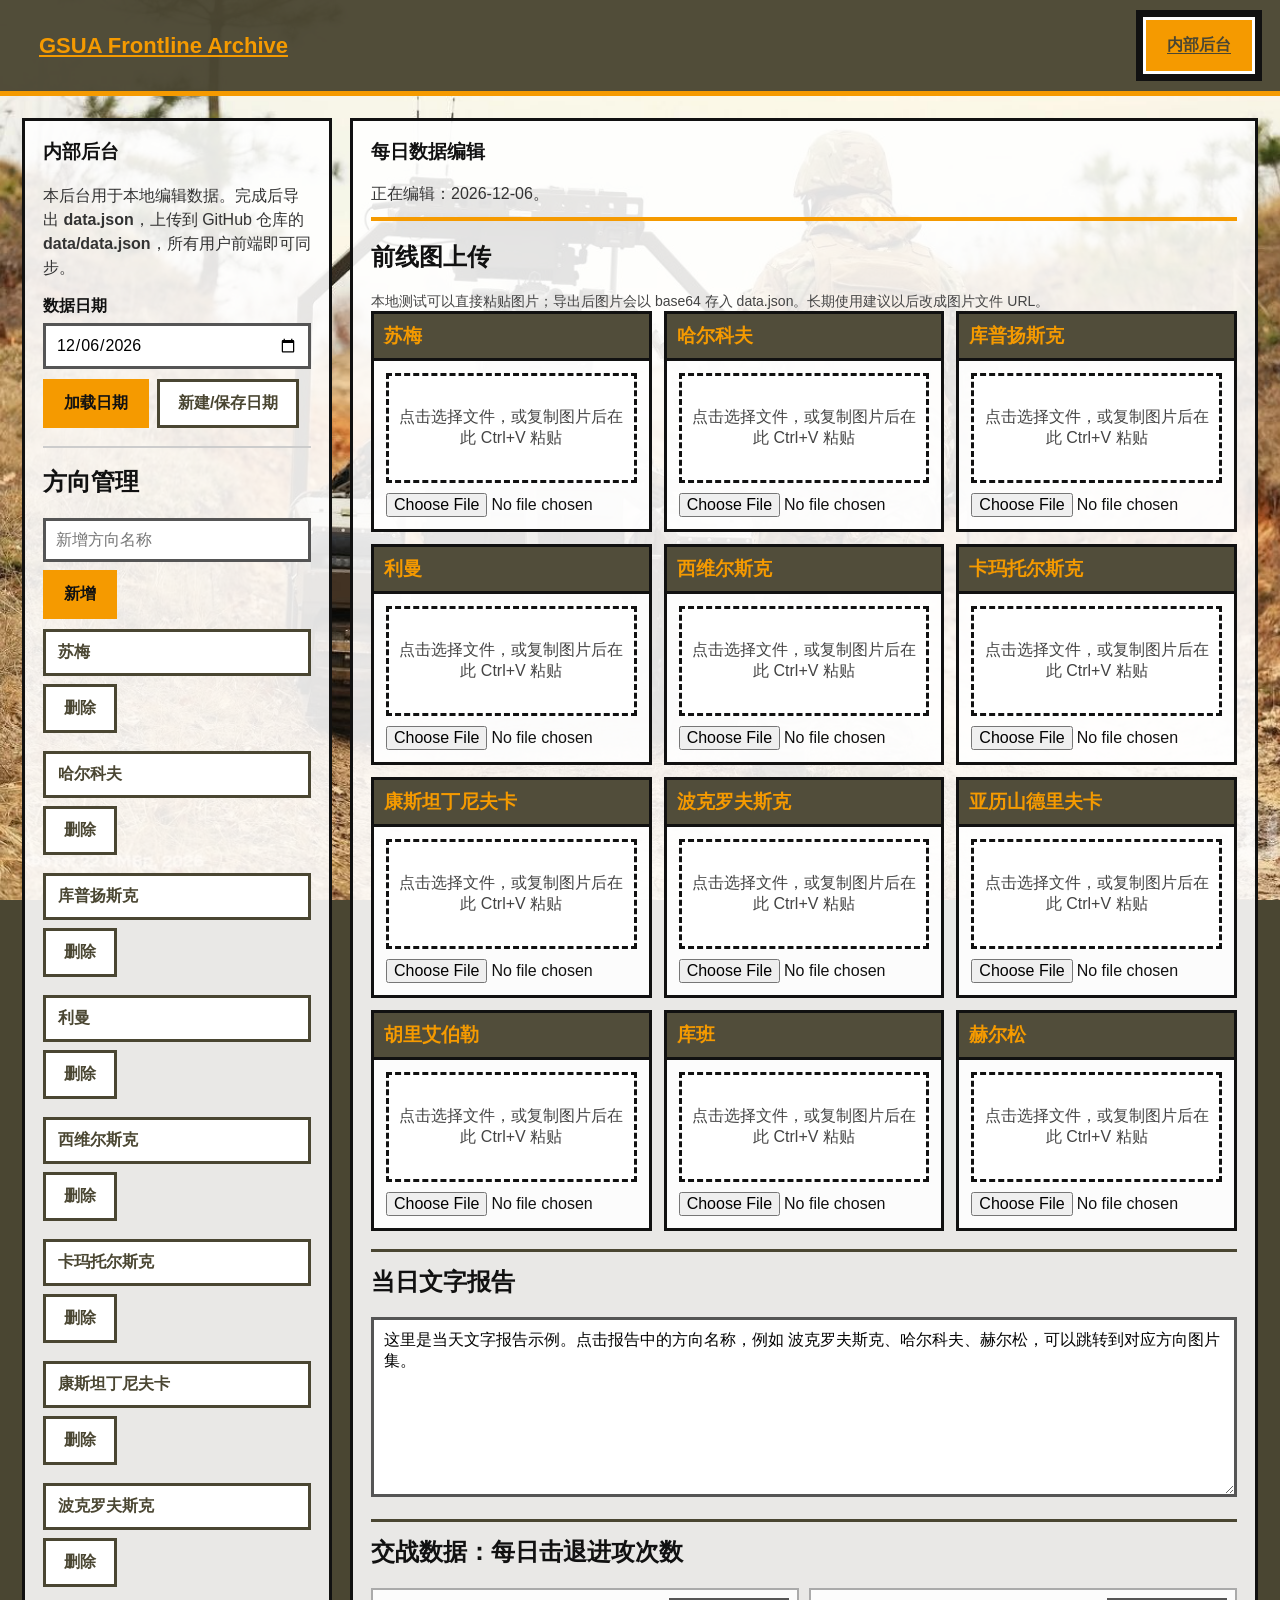
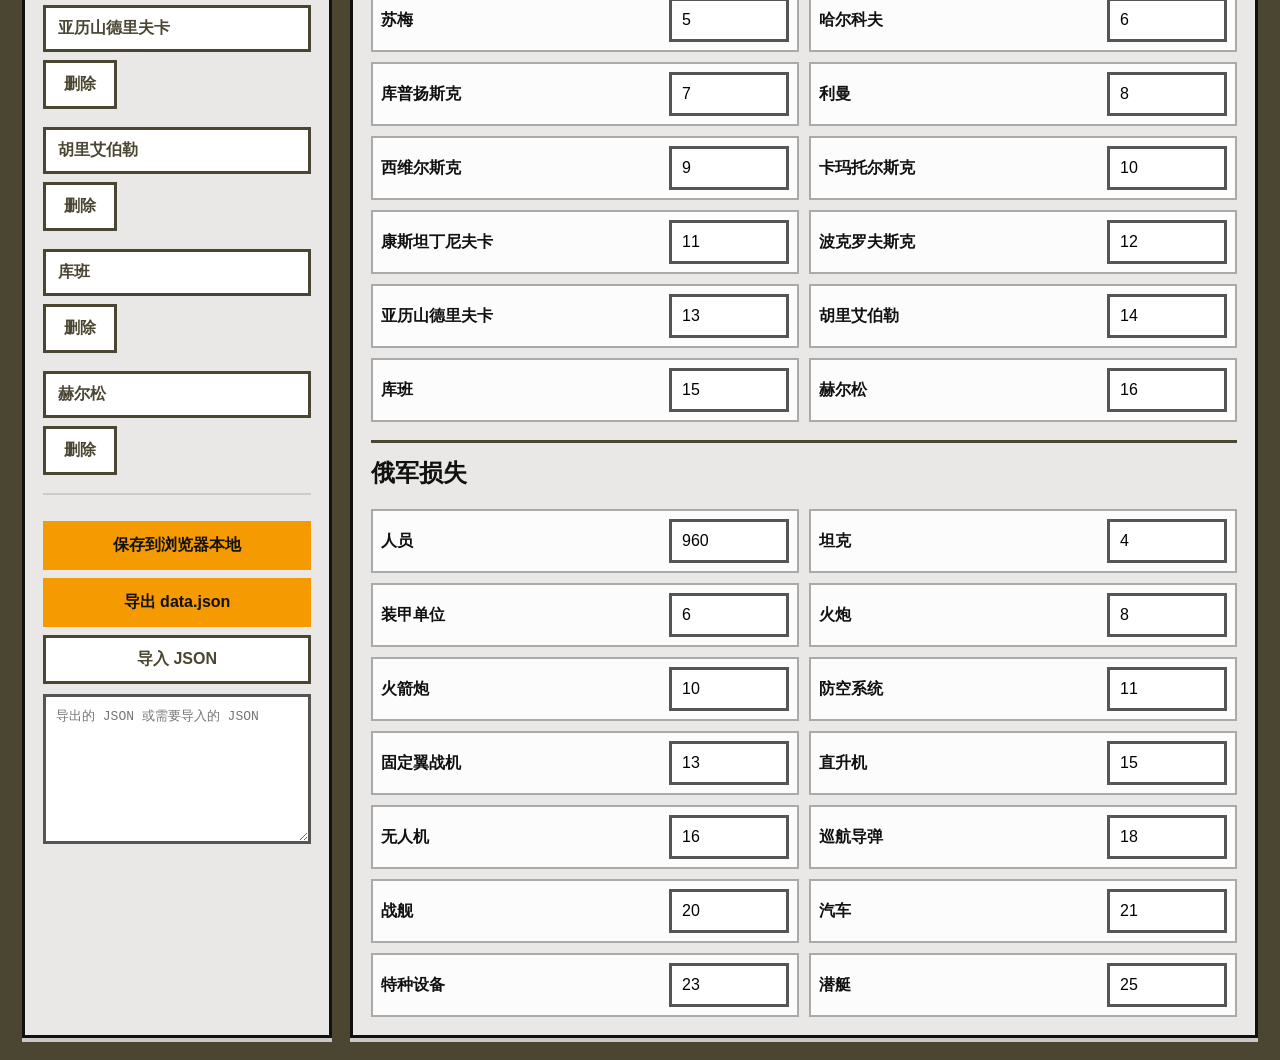
==== admin-internal-9f3k2x.html @ 617e53dd "Add files via upload" ====
<!DOCTYPE html>
<html lang="zh-CN">
<head>
  <meta charset="UTF-8" />
  <meta name="viewport" content="width=device-width, initial-scale=1.0" />
  <title>GSUA 前线图档案 · 内部后台</title>
  <link rel="stylesheet" href="styles.css" />
</head>
<body data-page="admin">
  <header class="topbar">
    <div class="brand-row">
      <a class="brand-link" href="index.html">GSUA Frontline Archive</a>
      <nav class="topnav" aria-label="后台导航">
        <a class="nav-link active" href="#">内部后台</a>
      </nav>
    </div>
  </header>

  <main class="page-shell">
    <section class="admin-layout">
      <aside class="side-panel">
        <h1>内部后台</h1>
        <p class="side-note">本后台用于本地编辑数据。完成后导出 <strong>data.json</strong>，上传到 GitHub 仓库的 <strong>data/data.json</strong>，所有用户前端即可同步。</p>

        <label class="form-label" for="adminDate">数据日期</label>
        <input class="text-input" id="adminDate" type="date" />

        <div class="button-row">
          <button class="blue-btn" id="loadAdminDateBtn" type="button">加载日期</button>
          <button class="blue-btn outline" id="createDateBtn" type="button">新建/保存日期</button>
        </div>

        <hr class="divider" />

        <h2>方向管理</h2>
        <div class="button-row">
          <input class="text-input compact" id="newDirectionInput" type="text" placeholder="新增方向名称" />
          <button class="blue-btn" id="addDirectionBtn" type="button">新增</button>
        </div>
        <div class="direction-list admin" id="adminDirectionList"></div>

        <hr class="divider" />

        <button class="blue-btn full" id="saveAllBtn" type="button">保存到浏览器本地</button>
        <button class="blue-btn full" id="exportJsonBtn" type="button">导出 data.json</button>
        <button class="blue-btn outline full" id="importJsonBtn" type="button">导入 JSON</button>
        <textarea class="json-box" id="jsonBox" placeholder="导出的 JSON 或需要导入的 JSON"></textarea>
      </aside>

      <section class="main-panel">
        <div class="panel-title-row">
          <div>
            <h1>每日数据编辑</h1>
            <p id="adminStatus">请选择或新建一个日期。</p>
          </div>
        </div>

        <section class="admin-section">
          <h2>前线图上传</h2>
          <p class="hint-line">本地测试可以直接粘贴图片；导出后图片会以 base64 存入 data.json。长期使用建议以后改成图片文件 URL。</p>
          <section class="upload-grid" id="uploadGrid"></section>
        </section>

        <section class="admin-section report-panel">
          <h2>当日文字报告</h2>
          <textarea class="report-editor" id="reportEditor" placeholder="粘贴当天文字报告。系统会自动把方向名称变成可点击跳转链接。"></textarea>
        </section>

        <section class="admin-section report-panel">
          <h2>交战数据：每日击退进攻次数</h2>
          <div class="data-input-grid" id="combatInputs"></div>
        </section>

        <section class="admin-section report-panel">
          <h2>俄军损失</h2>
          <div class="data-input-grid" id="lossInputs"></div>
        </section>
      </section>
    </section>
  </main>

  <script src="script.js"></script>
</body>
</html>
---- styles.css ----
* { box-sizing: border-box; }

:root {
  --blue-900: #4a4632;
  --blue-800: #4a4632;
  --blue-700: #f59a00;
  --gray-050: #f7f7f7;
  --gray-100: #eeeeee;
  --gray-300: #c9c9c9;
  --gray-600: #555;
  --black: #111;
  --focus-white: #fff;
}

body {
  margin: 0;
  font-family: Arial, Helvetica, "Segoe UI", sans-serif;
  background: var(--gray-100);
  color: var(--black);
  font-size: 16px;
}

a {
  color: #4a4632;
  text-decoration: underline;
}

button, input, textarea {
  font: inherit;
}

button:focus, a:focus, input:focus, textarea:focus {
  outline: 4px solid #fff;
  box-shadow: 0 0 0 7px #111;
}

.topbar {
  background: var(--blue-900);
  border-bottom: 4px solid #f59a00;
  color: white;
}

.brand-row {
  max-width: 1320px;
  margin: 0 auto;
  display: flex;
  justify-content: space-between;
  gap: 24px;
  align-items: center;
  padding: 14px 22px;
}

.brand-link {
  color: white;
  font-weight: 700;
  font-size: 22px;
  text-decoration: underline;
}

.topnav {
  display: flex;
  gap: 8px;
  flex-wrap: wrap;
}

.nav-link {
  color: white;
  padding: 10px 18px;
  border: 2px solid rgba(255,255,255,.65);
  border-radius: 18px;
  text-decoration: underline;
  font-weight: 700;
}

.nav-link.active {
  background: white;
  color: var(--blue-900);
  border-color: #111;
  box-shadow: inset 0 0 0 3px var(--blue-900);
}

.page-shell {
  max-width: 1320px;
  margin: 0 auto;
  padding: 22px;
}

.control-band,
.side-panel,
.main-panel {
  background: white;
  border: 2px solid #b5b5b5;
  border-radius: 18px;
  box-shadow: 0 1px 0 rgba(0,0,0,.15);
}

.control-band {
  padding: 18px;
  margin-bottom: 18px;
  position: relative;
}

.date-control {
  display: flex;
  align-items: stretch;
  flex-wrap: wrap;
  gap: 12px;
}

.current-date-box {
  min-width: 220px;
  border: 2px solid #999;
  border-radius: 12px;
  background: #f8f8f8;
  padding: 8px 14px;
}

.field-label {
  display: block;
  font-size: 13px;
  color: var(--gray-600);
  font-weight: 700;
}

#currentDateText {
  display: block;
  font-size: 23px;
}

.blue-btn,
.small-btn {
  background: var(--blue-700);
  color: white;
  border: 2px solid #4a4632;
  border-radius: 18px;
  padding: 11px 18px;
  font-weight: 700;
  text-decoration: underline;
  cursor: pointer;
}

.blue-btn:hover,
.small-btn:hover {
  background: var(--blue-800);
}

.blue-btn.outline,
.small-btn {
  background: white;
  color: var(--blue-900);
  border-color: var(--blue-900);
}

.blue-btn.full {
  width: 100%;
  margin-top: 8px;
}

.plain-link-btn {
  border: 0;
  background: transparent;
  color: #4a4632;
  text-decoration: underline;
  cursor: pointer;
  font-weight: 700;
  padding: 8px;
}

.viewer-grid,
.admin-layout {
  display: grid;
  grid-template-columns: 310px minmax(0, 1fr);
  gap: 18px;
}

.side-panel,
.main-panel {
  padding: 18px;
}

.side-panel h1,
.side-panel h2,
.main-panel h1,
.report-panel h2 {
  margin-top: 0;
}

.side-note {
  line-height: 1.5;
  color: #333;
}

.direction-list {
  display: grid;
  gap: 8px;
}

.direction-btn {
  width: 100%;
  text-align: left;
  background: white;
  color: var(--blue-900);
  border: 2px solid var(--blue-900);
  border-radius: 14px;
  padding: 10px 12px;
  font-weight: 700;
  text-decoration: underline;
  cursor: pointer;
}

.direction-btn.active {
  background: var(--blue-900);
  color: white;
  border-color: #111;
  box-shadow: inset 0 0 0 3px white;
}

.panel-title-row {
  display: flex;
  justify-content: space-between;
  gap: 16px;
  align-items: start;
  border-bottom: 2px solid #ddd;
  padding-bottom: 12px;
  margin-bottom: 16px;
}

.panel-title-row p {
  margin: 6px 0 0;
  color: #333;
}

.overview-grid {
  display: grid;
  grid-template-columns: repeat(4, minmax(0, 1fr));
  gap: 12px;
}

.preview-card {
  border: 2px solid #aaa;
  border-radius: 14px;
  background: #fafafa;
  overflow: hidden;
}

.preview-card button {
  display: block;
  width: 100%;
  border: 0;
  background: transparent;
  padding: 0;
  cursor: pointer;
  text-align: left;
}

.preview-card-title {
  padding: 9px 10px;
  background: var(--blue-900);
  color: white;
  font-weight: 700;
  text-decoration: underline;
}

.image-frame {
  background: #e7e7e7;
  border-top: 2px solid #aaa;
  position: relative;
  min-height: 150px;
  display: grid;
  place-items: center;
}

.image-frame.large {
  border: 2px solid #aaa;
  border-radius: 14px;
  min-height: 540px;
  overflow: hidden;
}

.image-frame img {
  width: 100%;
  height: 100%;
  max-height: 720px;
  object-fit: contain;
  display: block;
}

.preview-card img {
  aspect-ratio: 16 / 9;
  object-fit: cover;
}

.empty-state {
  color: #555;
  font-weight: 700;
  padding: 24px;
  text-align: center;
}

.report-panel {
  margin-top: 18px;
  border-top: 3px solid var(--blue-900);
  padding-top: 14px;
}

.report-body {
  border: 2px solid #aaa;
  border-radius: 14px;
  background: #fcfcfc;
  min-height: 150px;
  padding: 14px;
  line-height: 1.65;
  white-space: pre-wrap;
}

.report-body a {
  font-weight: 700;
}

.hidden {
  display: none !important;
}

.calendar-popover {
  margin-top: 14px;
  border: 3px solid var(--blue-900);
  background: white;
  border-radius: 16px;
  padding: 14px;
  max-width: 430px;
}

.calendar-head {
  display: flex;
  justify-content: space-between;
  align-items: center;
  gap: 12px;
}

.calendar-weekdays,
.calendar-grid {
  display: grid;
  grid-template-columns: repeat(7, 1fr);
  gap: 6px;
}

.calendar-weekdays {
  margin-top: 12px;
  font-weight: 700;
  text-align: center;
  color: #333;
}

.calendar-day {
  border: 2px solid #999;
  min-height: 42px;
  background: #eee;
  color: #777;
  border-radius: 10px;
  font-weight: 700;
}

.calendar-day.has-record {
  background: #111;
  color: white;
  border-color: #111;
  text-decoration: underline;
  cursor: pointer;
}

.calendar-day.selected {
  background: var(--blue-700);
  color: white;
  border-color: white;
  box-shadow: 0 0 0 3px #111;
}

.calendar-day.blank {
  visibility: hidden;
}

.hint-line {
  margin-bottom: 0;
  font-size: 14px;
  color: #444;
}

.form-label {
  display: block;
  font-weight: 700;
  margin: 14px 0 6px;
}

.text-input,
.report-editor,
.json-box {
  width: 100%;
  border: 2px solid #888;
  border-radius: 8px;
  padding: 10px;
  background: white;
}

.text-input {
  min-height: 44px;
}

.text-input.compact {
  min-width: 0;
}

.button-row {
  display: flex;
  gap: 8px;
  flex-wrap: wrap;
  margin-top: 10px;
}

.divider {
  border: 0;
  border-top: 2px solid #ccc;
  margin: 18px 0;
}

.upload-grid {
  display: grid;
  grid-template-columns: repeat(3, minmax(0, 1fr));
  gap: 12px;
}

.upload-card {
  border: 2px solid #aaa;
  border-radius: 14px;
  overflow: hidden;
  background: #fafafa;
}

.upload-card h3 {
  margin: 0;
  background: var(--blue-900);
  color: white;
  padding: 9px 10px;
}

.upload-body {
  padding: 12px;
}

.paste-zone {
  border: 3px dashed #777;
  border-radius: 12px;
  min-height: 110px;
  display: grid;
  place-items: center;
  text-align: center;
  background: white;
  padding: 10px;
  color: #444;
  cursor: pointer;
}

.paste-zone.has-image {
  border-style: solid;
}

.paste-zone img {
  width: 100%;
  max-height: 190px;
  object-fit: contain;
}

.file-input {
  margin-top: 10px;
  width: 100%;
}

.report-editor {
  min-height: 180px;
  resize: vertical;
}

.json-box {
  min-height: 150px;
  margin-top: 10px;
  font-family: Consolas, monospace;
  font-size: 13px;
}

@media (max-width: 980px) {
  .viewer-grid,
  .admin-layout {
    grid-template-columns: 1fr;
  }

  .overview-grid,
  .upload-grid {
    grid-template-columns: repeat(2, minmax(0, 1fr));
  }
}

@media (max-width: 620px) {
  .overview-grid,
  .upload-grid {
    grid-template-columns: 1fr;
  }

  .brand-row {
    align-items: stretch;
    flex-direction: column;
  }
}


/* v5 stronger American enterprise / accessibility interaction style */

body {
  background:
    linear-gradient(180deg, #f5f6f8 0%, #eceff3 100%);
}

.topbar {
  background: #4a4632;
  border-bottom: 5px solid #f59a00;
}

.brand-link {
  border: 3px solid transparent;
  border-radius: 22px;
  padding: 8px 14px;
}

.brand-link:hover,
.brand-link:focus,
.brand-link.is-selected {
  color: white;
  background: #4a4632;
  border-color: white;
  box-shadow: 0 0 0 4px #111;
}

.nav-link {
  background: #4a4632;
  border: 3px solid transparent;
  border-radius: 0;
  padding: 18px 24px;
  color: white;
  text-decoration-color: white;
  text-underline-offset: 3px;
}

.nav-link:hover,
.nav-link:focus,
.nav-link.is-selected {
  background: white;
  color: #4a4632;
  text-decoration-color: #4a4632;
  border-color: #111;
  box-shadow: inset 0 0 0 3px white, 0 0 0 4px #111;
}

.nav-link.active {
  background: white;
  color: #4a4632;
  border-color: #111;
  box-shadow: inset 0 0 0 3px #4a4632, 0 0 0 2px #fff;
}

.control-band,
.side-panel,
.main-panel {
  border: 3px solid #1a1a1a;
  border-radius: 0;
  box-shadow: 0 4px 0 #c8c8c8;
}

.current-date-box {
  border: 3px solid #1a1a1a;
  border-radius: 0;
  background: white;
}

.blue-btn,
.direction-btn,
.plain-link-btn,
.small-btn,
.nav-link,
.preview-card button,
.calendar-day {
  transition: none !important;
}

.blue-btn {
  border-radius: 0;
  background: #4a4632;
  border: 3px solid #4a4632;
  text-decoration: underline;
  text-decoration-color: white;
  text-underline-offset: 3px;
}

.blue-btn.outline,
.small-btn {
  border-radius: 0;
  border: 3px solid #4a4632;
  color: #4a4632;
  background: white;
  text-decoration: underline;
  text-decoration-color: #4a4632;
  text-underline-offset: 3px;
}

.blue-btn:hover,
.blue-btn:focus,
.blue-btn.is-selected,
.blue-btn.outline:hover,
.blue-btn.outline:focus,
.blue-btn.outline.is-selected,
.small-btn:hover,
.small-btn:focus,
.small-btn.is-selected {
  background: white;
  color: #4a4632;
  border-color: #111;
  text-decoration-color: #4a4632;
  box-shadow: inset 0 0 0 3px white, 0 0 0 4px #111;
}

.blue-btn.outline:hover,
.blue-btn.outline:focus,
.blue-btn.outline.is-selected,
.small-btn:hover,
.small-btn:focus,
.small-btn.is-selected {
  background: #4a4632;
  color: white;
  text-decoration-color: white;
}

.blue-btn:active,
.blue-btn.outline:active,
.direction-btn:active,
.preview-card button:active,
.plain-link-btn:active,
.nav-link:active,
.calendar-day.has-record:active {
  background: #4a4632 !important;
  color: white !important;
  text-decoration-color: white !important;
  border-color: #111 !important;
  box-shadow: inset 0 0 0 4px #fff, 0 0 0 5px #111 !important;
}

.direction-btn {
  border-radius: 0;
  border: 3px solid #4a4632;
  color: #4a4632;
  background: white;
  text-decoration-color: #4a4632;
  text-underline-offset: 3px;
}

.direction-btn:hover,
.direction-btn:focus,
.direction-btn.is-selected {
  background: #4a4632;
  color: white;
  border-color: #111;
  text-decoration-color: white;
  box-shadow: inset 0 0 0 3px white, 0 0 0 4px #111;
}

.direction-btn.active {
  background: #4a4632;
  color: white;
  border-color: #111;
  text-decoration-color: white;
  box-shadow: inset 0 0 0 3px white, 0 0 0 3px #111;
}

.panel-title-row {
  border-bottom: 4px solid #4a4632;
}

.news-layout {
  display: grid;
  grid-template-columns: minmax(280px, 390px) minmax(0, 1fr);
  gap: 16px;
  align-items: start;
}

.daily-report-card {
  border: 3px solid #111;
  background: #fff;
  padding: 0;
  box-shadow: 0 4px 0 #d0d0d0;
}

.report-kicker {
  background: #4a4632;
  color: white;
  padding: 10px 14px;
  font-weight: 700;
  text-transform: uppercase;
  letter-spacing: .03em;
  border-bottom: 3px solid #111;
}

.daily-report-card h2 {
  margin: 0;
  padding: 14px 14px 8px;
  font-size: 26px;
}

.daily-report-card .report-body {
  border: 0;
  border-top: 2px solid #d6d6d6;
  border-radius: 0;
  min-height: 380px;
  font-size: 17px;
  background: #fff;
}

.daily-report-card .report-body a {
  color: #4a4632;
  text-decoration-color: #4a4632;
  text-decoration-thickness: 2px;
  text-underline-offset: 3px;
  border: 3px solid transparent;
  padding: 0 2px;
}

.daily-report-card .report-body a:hover,
.daily-report-card .report-body a:focus,
.daily-report-card .report-body a.is-selected {
  background: #4a4632;
  color: white;
  text-decoration-color: white;
  border-color: #111;
  box-shadow: 0 0 0 3px #fff, 0 0 0 6px #111;
}

.overview-grid {
  grid-template-columns: repeat(3, minmax(0, 1fr));
}

.preview-card {
  border-radius: 0;
  border: 3px solid #111;
  background: white;
  box-shadow: 0 3px 0 #d0d0d0;
}

.preview-card button {
  border: 4px solid transparent;
  text-decoration: underline;
  text-decoration-color: white;
}

.preview-card button:hover,
.preview-card button:focus,
.preview-card button.is-selected {
  border-color: #111;
  box-shadow: inset 0 0 0 3px white, 0 0 0 3px #111;
}

.preview-card-title {
  background: #4a4632;
  text-decoration-color: white;
  text-underline-offset: 3px;
  border-bottom: 3px solid #111;
}

.image-frame.large {
  border-radius: 0;
  border: 3px solid #111;
  box-shadow: 0 4px 0 #d0d0d0;
}

.calendar-popover {
  border: 4px solid #111;
  border-radius: 0;
  box-shadow: 0 5px 0 #c8c8c8;
}

.calendar-weekdays,
.calendar-grid {
  gap: 8px;
}

.calendar-day {
  width: 42px;
  height: 42px;
  min-height: 42px;
  border-radius: 999px;
  border: 2px solid transparent;
  background: transparent;
  color: #888;
  justify-self: center;
}

.calendar-day:not(.blank):not(:disabled):hover {
  background: #e5e5e5;
  color: #111;
  border-color: #999;
}

.calendar-day.has-record {
  background: transparent;
  color: #111;
  border-color: transparent;
  text-decoration: underline;
  text-decoration-color: #111;
  text-underline-offset: 3px;
}

.calendar-day.has-record:hover,
.calendar-day.has-record:focus,
.calendar-day.has-record.is-selected {
  background: #e5e5e5;
  color: #111;
  border-color: #111;
  box-shadow: 0 0 0 3px #fff, 0 0 0 6px #111;
}

.calendar-day.selected {
  background: #111;
  color: white;
  border: 4px solid #111;
  box-shadow: 0 0 0 4px #fff, 0 0 0 7px #111;
  text-decoration-color: white;
}

.calendar-day:disabled {
  color: #b7b7b7;
  cursor: not-allowed;
}

.text-input,
.report-editor,
.json-box {
  border-radius: 0;
  border: 3px solid #555;
}

.upload-card {
  border-radius: 0;
  border: 3px solid #111;
}

.upload-card h3 {
  background: #4a4632;
  border-bottom: 3px solid #111;
}

.paste-zone {
  border-radius: 0;
  border: 3px dashed #111;
}

@media (max-width: 1100px) {
  .news-layout {
    grid-template-columns: 1fr;
  }
}

@media (max-width: 980px) {
  .overview-grid {
    grid-template-columns: repeat(2, minmax(0, 1fr));
  }
}

@media (max-width: 620px) {
  .overview-grid {
    grid-template-columns: 1fr;
  }
}


/* v6 palette + background image support
   Put your background image here:
   assets/background.jpg
   If you use PNG/WebP, change the URL below.
*/

:root {
  --blue-900: #4a4632;
  --blue-800: #5a5439;
  --blue-700: #f59a00;
  --accent-orange: #f59a00;
  --field-olive: #4a4632;
}

body {
  background-color: #4a4632;
  background-image:
    linear-gradient(rgba(245, 246, 248, 0.90), rgba(236, 239, 243, 0.90)),
    url("assets/background.jpg");
  background-size: cover;
  background-position: center center;
  background-attachment: fixed;
}

.topbar {
  background: #4a4632;
  border-bottom: 5px solid #f59a00;
}

.brand-link {
  color: #f59a00;
}

/* Default: no underline or thick frame until selected/focused */
.nav-link,
.blue-btn,
.blue-btn.outline,
.small-btn,
.direction-btn,
.plain-link-btn,
.preview-card button,
.daily-report-card .report-body a {
  text-decoration: none !important;
  box-shadow: none;
  transition: none !important;
}

.nav-link {
  background: #4a4632;
  color: #f59a00;
  border: 3px solid transparent;
}

.nav-link:hover {
  background: #4a4632;
  color: #f59a00;
  border-color: transparent;
  text-decoration: none !important;
  box-shadow: none;
}

.nav-link.active,
.nav-link.is-selected,
.nav-link:focus {
  background: #f59a00;
  color: #4a4632;
  border-color: #111;
  text-decoration: underline !important;
  text-decoration-color: #4a4632 !important;
  text-underline-offset: 3px;
  box-shadow: inset 0 0 0 3px #fff, 0 0 0 4px #111;
}

.blue-btn {
  background: #f59a00;
  color: #111;
  border: 3px solid #f59a00;
}

.blue-btn.outline,
.small-btn,
.direction-btn {
  background: #fff;
  color: #4a4632;
  border: 3px solid #4a4632;
}

.blue-btn:hover,
.blue-btn.outline:hover,
.small-btn:hover,
.direction-btn:hover,
.plain-link-btn:hover,
.preview-card button:hover {
  text-decoration: none !important;
  box-shadow: none;
}

.blue-btn.is-selected,
.blue-btn:focus,
.blue-btn.outline.is-selected,
.blue-btn.outline:focus,
.small-btn.is-selected,
.small-btn:focus,
.direction-btn.is-selected,
.direction-btn:focus,
.preview-card button.is-selected,
.preview-card button:focus,
.plain-link-btn.is-selected,
.plain-link-btn:focus {
  background: #4a4632;
  color: #f59a00;
  border-color: #111;
  text-decoration: underline !important;
  text-decoration-color: #f59a00 !important;
  text-underline-offset: 3px;
  box-shadow: inset 0 0 0 3px #fff, 0 0 0 4px #111;
}

.direction-btn.active,
.nav-link.active {
  background: #f59a00;
  color: #4a4632;
  border-color: #111;
  text-decoration: underline !important;
  text-decoration-color: #4a4632 !important;
  text-underline-offset: 3px;
  box-shadow: inset 0 0 0 3px #fff, 0 0 0 4px #111;
}

.panel-title-row {
  border-bottom-color: #f59a00;
}

.report-kicker,
.preview-card-title,
.upload-card h3 {
  background: #4a4632;
  color: #f59a00;
}

.daily-report-card .report-body a {
  color: #4a4632;
  border: 3px solid transparent;
}

.daily-report-card .report-body a:hover {
  text-decoration: none !important;
  box-shadow: none;
}

.daily-report-card .report-body a.is-selected,
.daily-report-card .report-body a:focus {
  background: #4a4632;
  color: #f59a00;
  text-decoration: underline !important;
  text-decoration-color: #f59a00 !important;
  text-underline-offset: 3px;
  border-color: #111;
  box-shadow: 0 0 0 3px #fff, 0 0 0 6px #111;
}

/* Calendar */
.calendar-day {
  text-decoration: none !important;
  transition: none !important;
}

.calendar-day.has-record {
  background: transparent;
  color: #111;
  border-color: transparent;
  text-decoration: none !important;
}

.calendar-day:not(.blank):not(:disabled):hover,
.calendar-day.has-record:hover {
  background: #e5e5e5;
  color: #111;
  border-color: transparent;
  text-decoration: none !important;
  box-shadow: none;
}

.calendar-day.is-selected,
.calendar-day.has-record:focus {
  background: #4a4632;
  color: #f59a00;
  border-color: #111;
  text-decoration: underline !important;
  text-decoration-color: #f59a00 !important;
  text-underline-offset: 3px;
  box-shadow: 0 0 0 3px #fff, 0 0 0 6px #111;
}

.calendar-day.selected {
  background: #111;
  color: #f59a00;
  border: 4px solid #111;
  box-shadow: 0 0 0 4px #fff, 0 0 0 7px #111;
  text-decoration: underline !important;
  text-decoration-color: #f59a00 !important;
  text-underline-offset: 3px;
}

.calendar-day:disabled {
  color: #b7b7b7;
  cursor: not-allowed;
}

.control-band,
.side-panel,
.main-panel,
.daily-report-card,
.preview-card,
.image-frame.large,
.calendar-popover,
.upload-card {
  border-color: #111;
}

button:hover,
a:hover {
  transition: none !important;
}

button:not(.active):not(.is-selected):hover,
a:not(.active):not(.is-selected):hover {
  text-decoration: none !important;
}

button:focus,
a:focus,
input:focus,
textarea:focus {
  outline: none;
}

input:focus,
textarea:focus {
  box-shadow: 0 0 0 4px #111;
}

a {
  color: #4a4632;
}

/* 去掉不知道哪里来的蓝色 */
:root {
  --blue-900: #4a4632;
  --blue-800: #4a4632;
  --blue-700: #f59a00;
}

* {
  accent-color: #f59a00;
}

button,
a,
.nav-link,
.blue-btn,
.direction-btn,
.small-btn,
.plain-link-btn {
  -webkit-tap-highlight-color: transparent;
}

button:hover,
button:focus,
button:active,
a:hover,
a:focus,
a:active {
  outline: none !important;
}

/* 背景图 100% 透明 */
body {
  background-image: url("assets/background.jpg") !important;
  background-size: cover;
  background-position: center center;
  background-attachment: fixed;
}

/* 容器透出背景 */
.control-band,
.side-panel,
.main-panel,
.daily-report-card,
.preview-card,
.calendar-popover,
.upload-card,
.report-body,
.current-date-box {
  background-color: rgba(255, 255, 255, 0.88) !important;
}

/* 深色标题区可读 */
.report-kicker,
.preview-card-title,
.upload-card h3,
.topbar {
  background-color: rgba(74, 70, 50, 0.96) !important;
  color: #f59a00 !important;
}


/* ===== GSUA data/tabs/chart additions ===== */
.tab-content.hidden { display: none !important; }

.range-btn-row,
.ma-controls {
  display: grid;
  gap: 8px;
}

.ma-label {
  display: block;
  padding: 8px 10px;
  border: 2px solid #aaa;
  background: rgba(255,255,255,.88);
  font-weight: 700;
}

.chart-container {
  width: 100%;
  min-height: 520px;
  border: 2px solid #aaa;
  background: rgba(255,255,255,.88);
  padding: 14px;
}

.chart-container canvas {
  width: 100% !important;
  height: 500px !important;
}

.report-collapse {
  margin-top: 16px;
  border: 2px solid #aaa;
  background: rgba(255,255,255,.88);
}

.report-collapse-toggle {
  cursor: pointer;
  padding: 12px 14px;
  font-weight: 700;
  background: var(--blue-900);
  color: #fff;
  border-bottom: 2px solid #111;
  list-style: none;
}

.report-collapse-toggle::-webkit-details-marker { display: none; }

.report-kicker-inline {
  display: inline-block;
  margin-right: 10px;
  color: #f59a00;
  text-transform: uppercase;
}

.report-collapse-chevron { float: right; }

.report-collapse[open] .report-collapse-chevron {
  transform: rotate(180deg);
}

.report-collapse .report-body {
  max-height: 420px;
  overflow-y: auto;
  border: 0;
  border-radius: 0;
}

.preview-card img {
  aspect-ratio: 4 / 3;
  object-fit: cover;
}

.preview-card .image-frame {
  aspect-ratio: 4 / 3;
  min-height: unset;
}

.image-frame.large {
  aspect-ratio: 4 / 3;
  min-height: unset;
}

.image-frame.large img {
  aspect-ratio: 4 / 3;
  object-fit: contain;
}

.admin-section { margin-top: 18px; }

.data-input-grid {
  display: grid;
  grid-template-columns: repeat(2, minmax(0, 1fr));
  gap: 10px;
}

.data-input-row {
  display: grid;
  grid-template-columns: minmax(120px, 1fr) 120px;
  gap: 8px;
  align-items: center;
  border: 2px solid #aaa;
  background: rgba(255,255,255,.88);
  padding: 8px;
}

.data-input-row label { font-weight: 700; }

.data-input-row input { width: 100%; }

@media (max-width: 760px) {
  .data-input-grid { grid-template-columns: 1fr; }
}
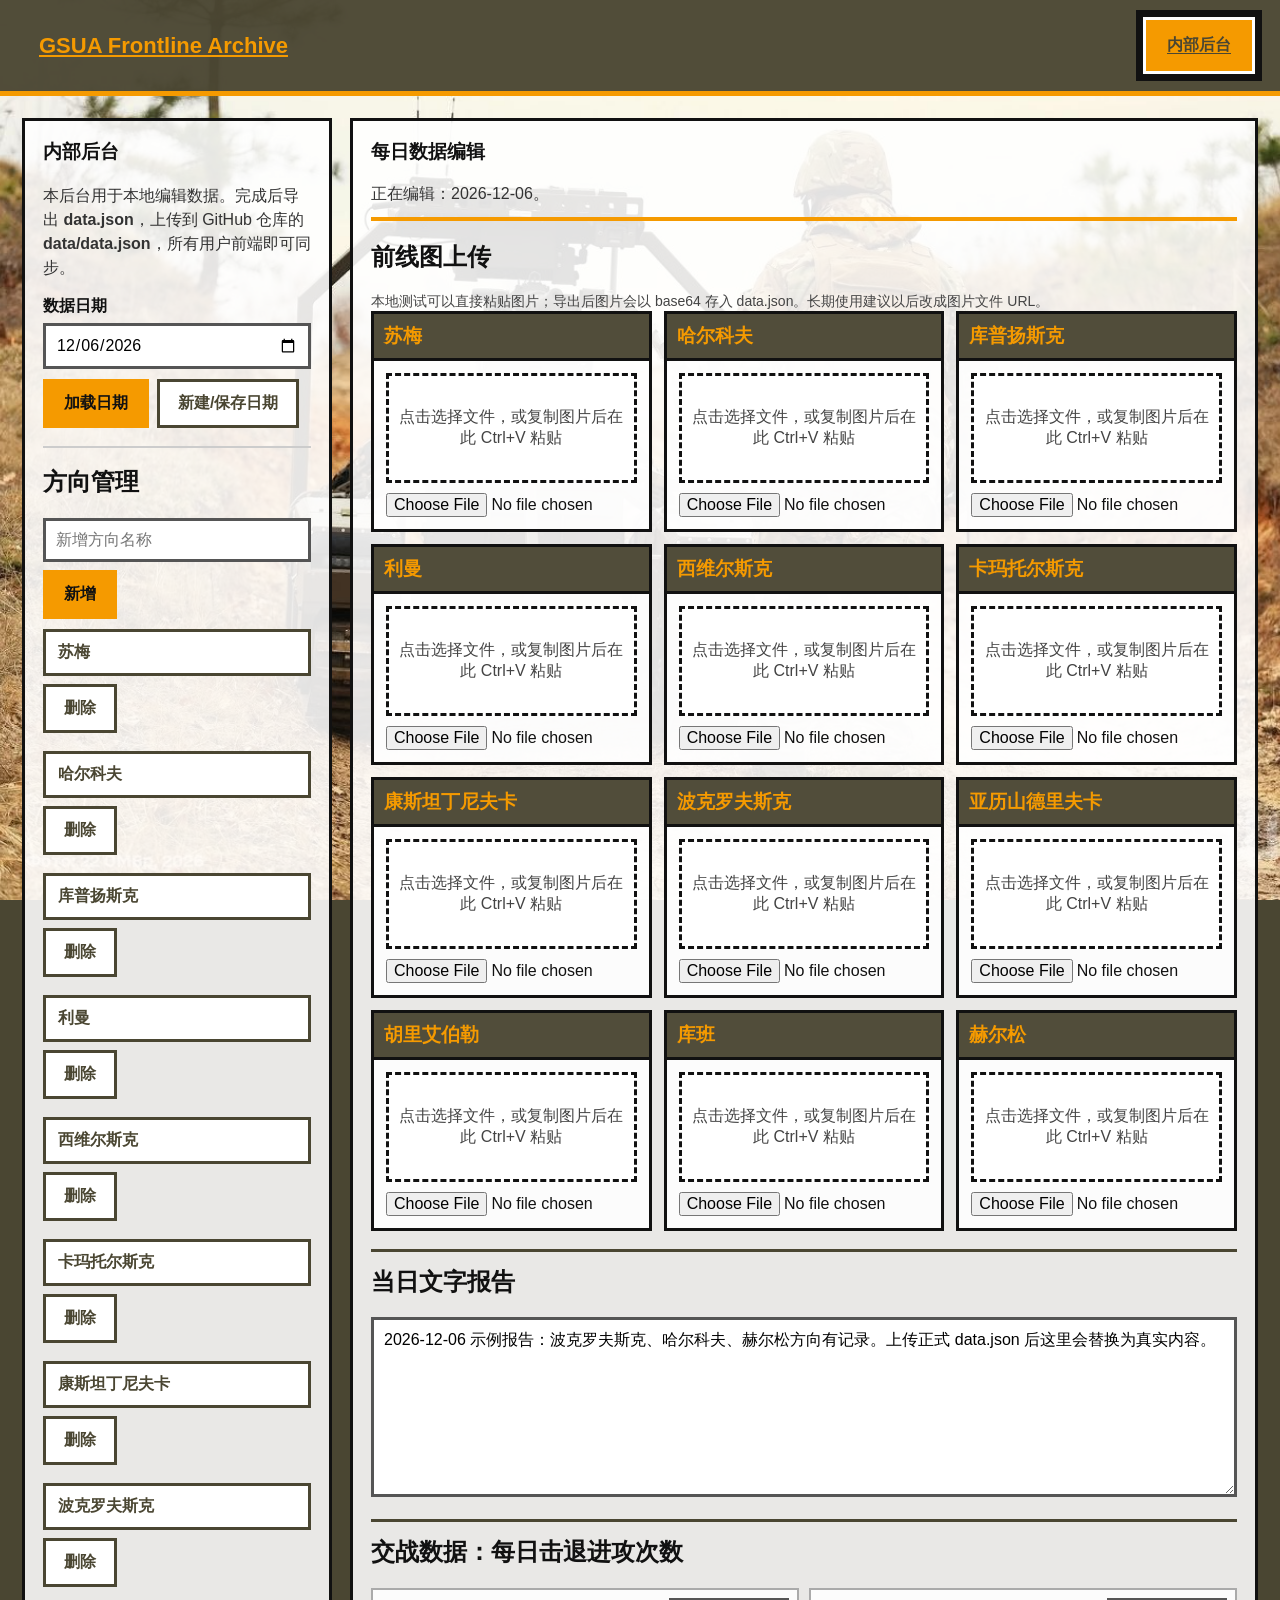
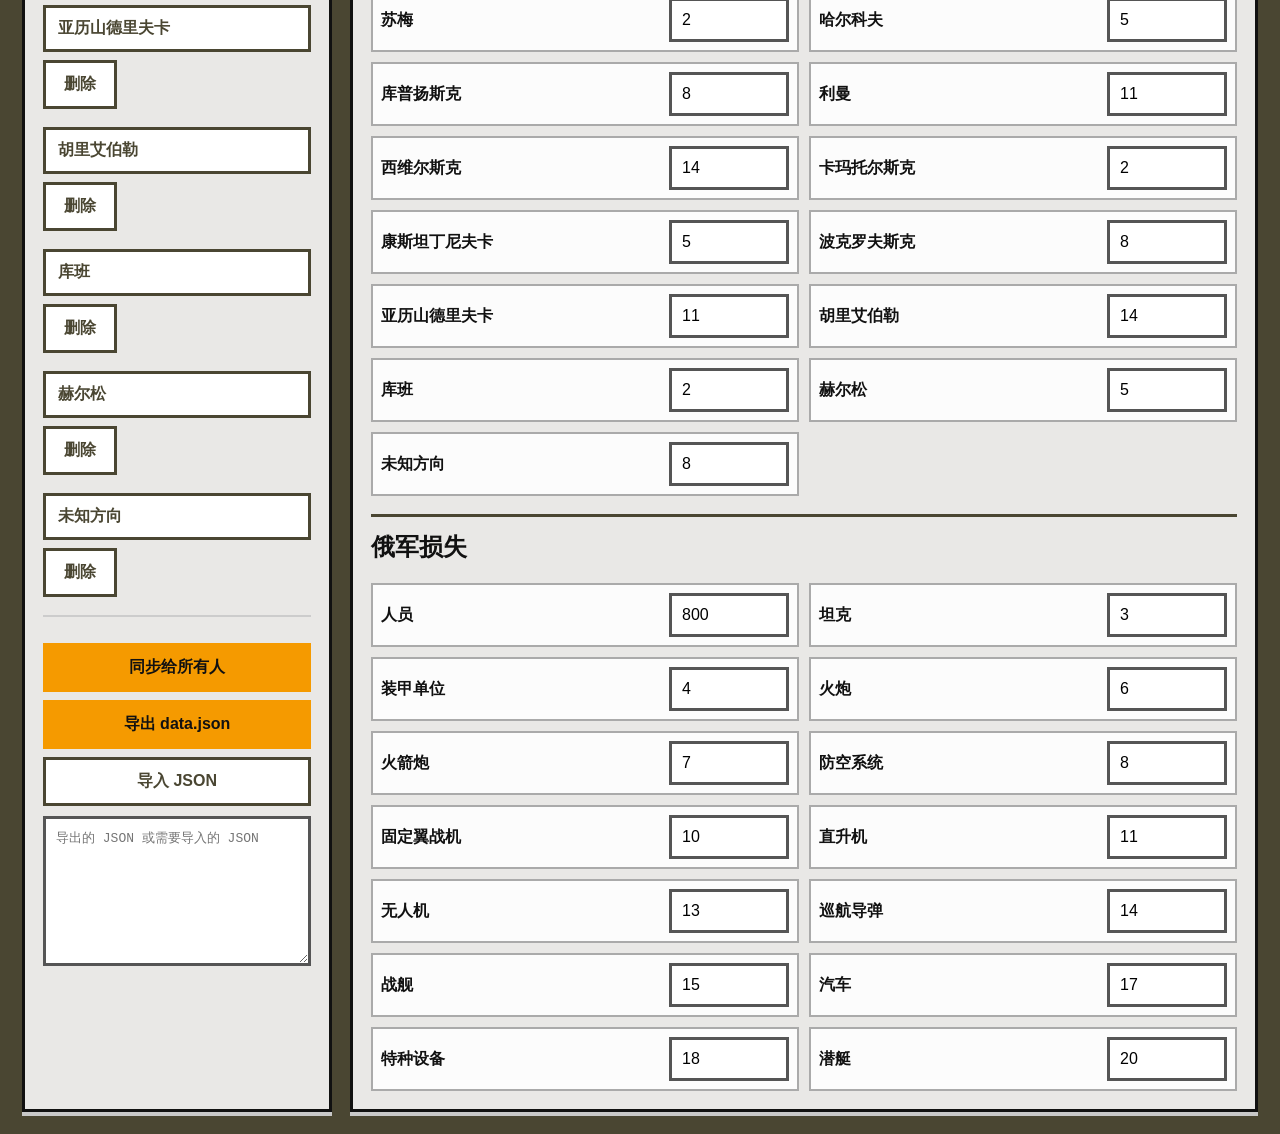
==== commit 095ce7eb: "Update admin-internal-9f3k2x.html" ====
--- a/admin-internal-9f3k2x.html
+++ b/admin-internal-9f3k2x.html
@@ -41,7 +41,7 @@
 
         <hr class="divider" />
 
-        <button class="blue-btn full" id="saveAllBtn" type="button">保存到浏览器本地</button>
+        <button class="blue-btn full" id="saveAllBtn" type="button">同步给所有人</button>
         <button class="blue-btn full" id="exportJsonBtn" type="button">导出 data.json</button>
         <button class="blue-btn outline full" id="importJsonBtn" type="button">导入 JSON</button>
         <textarea class="json-box" id="jsonBox" placeholder="导出的 JSON 或需要导入的 JSON"></textarea>
--- a/styles.css
+++ b/styles.css
@@ -328,6 +328,19 @@
   border-radius: 16px;
   padding: 14px;
   max-width: 430px;
+  overflow: hidden;
+  animation: calendarDrop 140ms steps(3, end);
+  transform-origin: top;
+}
+
+@keyframes calendarDrop {
+  0% {
+    max-height: 0;
+  }
+
+  100% {
+    max-height: 420px;
+  }
 }
 
 .calendar-head {
@@ -782,6 +795,23 @@
   box-shadow: 0 5px 0 #c8c8c8;
 }
 
+@keyframes calendarPop {
+  0% {
+    opacity: 0;
+    transform: scale(0.92) translateY(-6px);
+  }
+
+  60% {
+    opacity: 1;
+    transform: scale(1.03) translateY(1px);
+  }
+
+  100% {
+    opacity: 1;
+    transform: scale(1) translateY(0);
+  }
+}
+
 .calendar-weekdays,
 .calendar-grid {
   gap: 8px;
@@ -1296,3 +1326,114 @@
 @media (max-width: 760px) {
   .data-input-grid { grid-template-columns: 1fr; }
 }
+
+
+/* ===== overview chart toolbar update ===== */
+.chart-toolbar {
+  margin-top: 12px;
+  display: flex;
+  align-items: end;
+  gap: 12px;
+  flex-wrap: wrap;
+}
+
+.toolbar-label {
+  display: grid;
+  gap: 4px;
+  font-weight: 700;
+}
+
+.toolbar-select {
+  min-width: 150px;
+  min-height: 38px;
+  padding: 6px 8px;
+}
+
+.range-active {
+  background: var(--blue-900) !important;
+  color: white !important;
+}
+
+.chart-container {
+  min-height: 560px;
+}
+
+.chart-container canvas {
+  height: 540px !important;
+}
+
+
+/* ===== final chart controls polish ===== */
+.chart-toolbar {
+  margin-top: 12px;
+  display: flex;
+  align-items: end;
+  gap: 12px;
+  flex-wrap: wrap;
+}
+
+.toolbar-label {
+  display: grid;
+  gap: 5px;
+  font-weight: 700;
+}
+
+.toolbar-select {
+  min-width: 150px;
+  min-height: 42px;
+  border: 3px solid var(--blue-900);
+  border-radius: 0;
+  background-color: #fff;
+  color: var(--blue-900);
+  font-weight: 700;
+  cursor: pointer;
+  appearance: none;
+  -webkit-appearance: none;
+  background-image:
+    linear-gradient(45deg, transparent 50%, var(--blue-900) 50%),
+    linear-gradient(135deg, var(--blue-900) 50%, transparent 50%);
+  background-position:
+    calc(100% - 18px) 18px,
+    calc(100% - 12px) 18px;
+  background-size: 6px 6px, 6px 6px;
+  background-repeat: no-repeat;
+  padding-right: 34px;
+}
+
+.toolbar-select.is-selected {
+  outline: none;
+  background-color: var(--blue-900);
+  color: #fff;
+  border-color: #111;
+  box-shadow: inset 0 0 0 3px #fff, 0 0 0 4px #111;
+  background-image:
+    linear-gradient(45deg, transparent 50%, #fff 50%),
+    linear-gradient(135deg, #fff 50%, transparent 50%);
+}
+
+.toolbar-select option {
+  background: #fff;
+  color: #111;
+  font-weight: 700;
+}
+
+.chart-container.split-loss-overview {
+  display: grid;
+  grid-template-columns: minmax(0, 1.1fr) minmax(280px, .9fr);
+  gap: 16px;
+  align-items: stretch;
+}
+
+.chart-container.split-loss-overview canvas {
+  height: 500px !important;
+}
+
+.chart-pane {
+  min-height: 520px;
+}
+
+@media (max-width: 900px) {
+  .chart-container.split-loss-overview {
+    grid-template-columns: 1fr;
+  }
+}
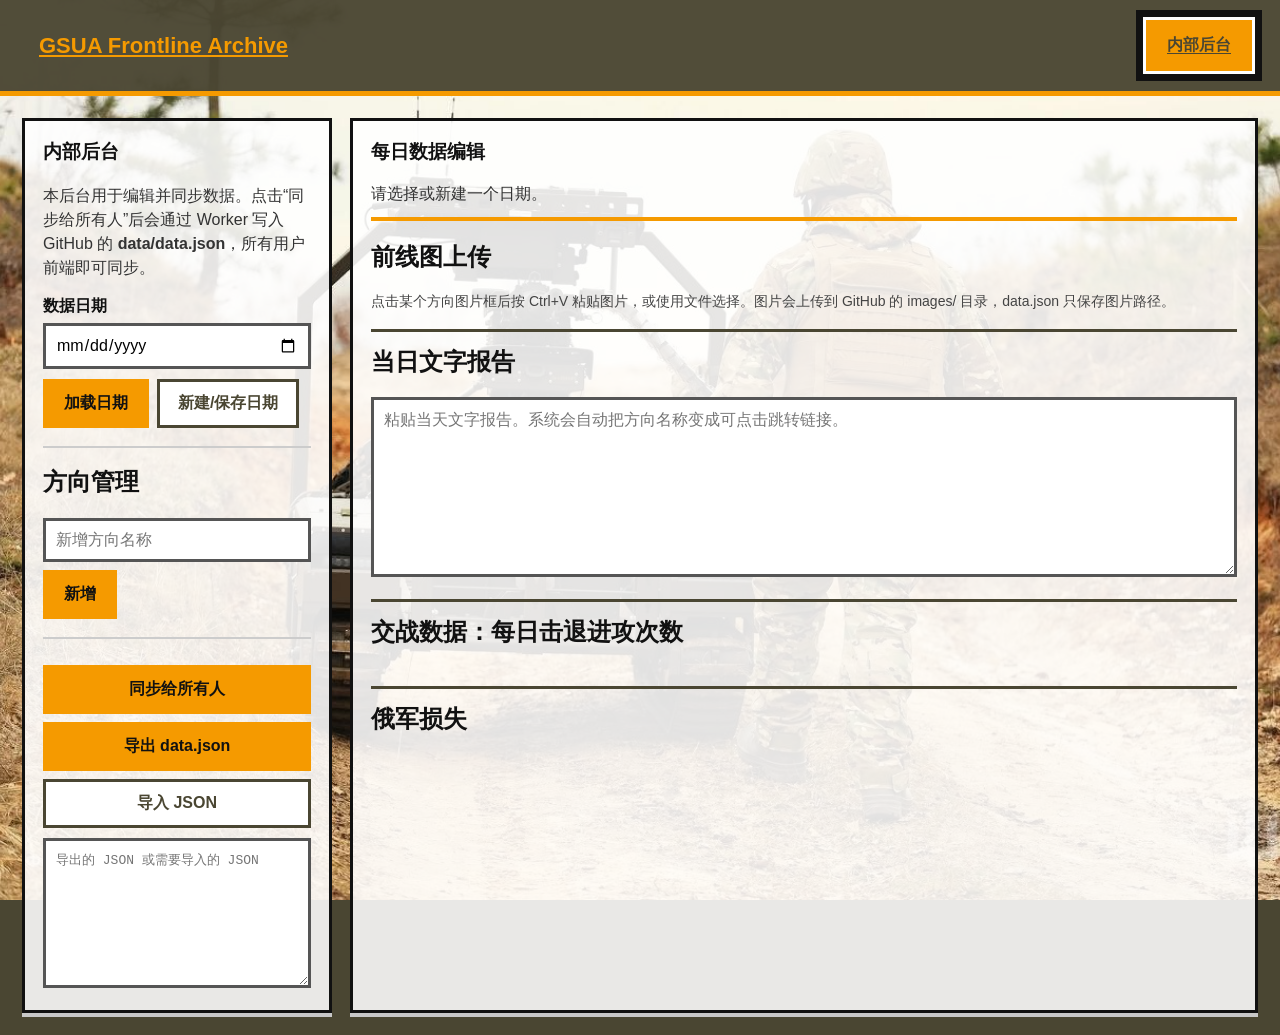
==== commit fb1b903d: "Add files via upload" ====
--- a/admin-internal-9f3k2x.html
+++ b/admin-internal-9f3k2x.html
@@ -20,7 +20,7 @@
     <section class="admin-layout">
       <aside class="side-panel">
         <h1>内部后台</h1>
-        <p class="side-note">本后台用于本地编辑数据。完成后导出 <strong>data.json</strong>，上传到 GitHub 仓库的 <strong>data/data.json</strong>，所有用户前端即可同步。</p>
+        <p class="side-note">本后台用于编辑并同步数据。点击“同步给所有人”后会通过 Worker 写入 GitHub 的 <strong>data/data.json</strong>，所有用户前端即可同步。</p>
 
         <label class="form-label" for="adminDate">数据日期</label>
         <input class="text-input" id="adminDate" type="date" />
@@ -57,7 +57,7 @@
 
         <section class="admin-section">
           <h2>前线图上传</h2>
-          <p class="hint-line">本地测试可以直接粘贴图片；导出后图片会以 base64 存入 data.json。长期使用建议以后改成图片文件 URL。</p>
+          <p class="hint-line">点击某个方向图片框后按 Ctrl+V 粘贴图片，或使用文件选择。图片会上传到 GitHub 的 images/ 目录，data.json 只保存图片路径。</p>
           <section class="upload-grid" id="uploadGrid"></section>
         </section>
 
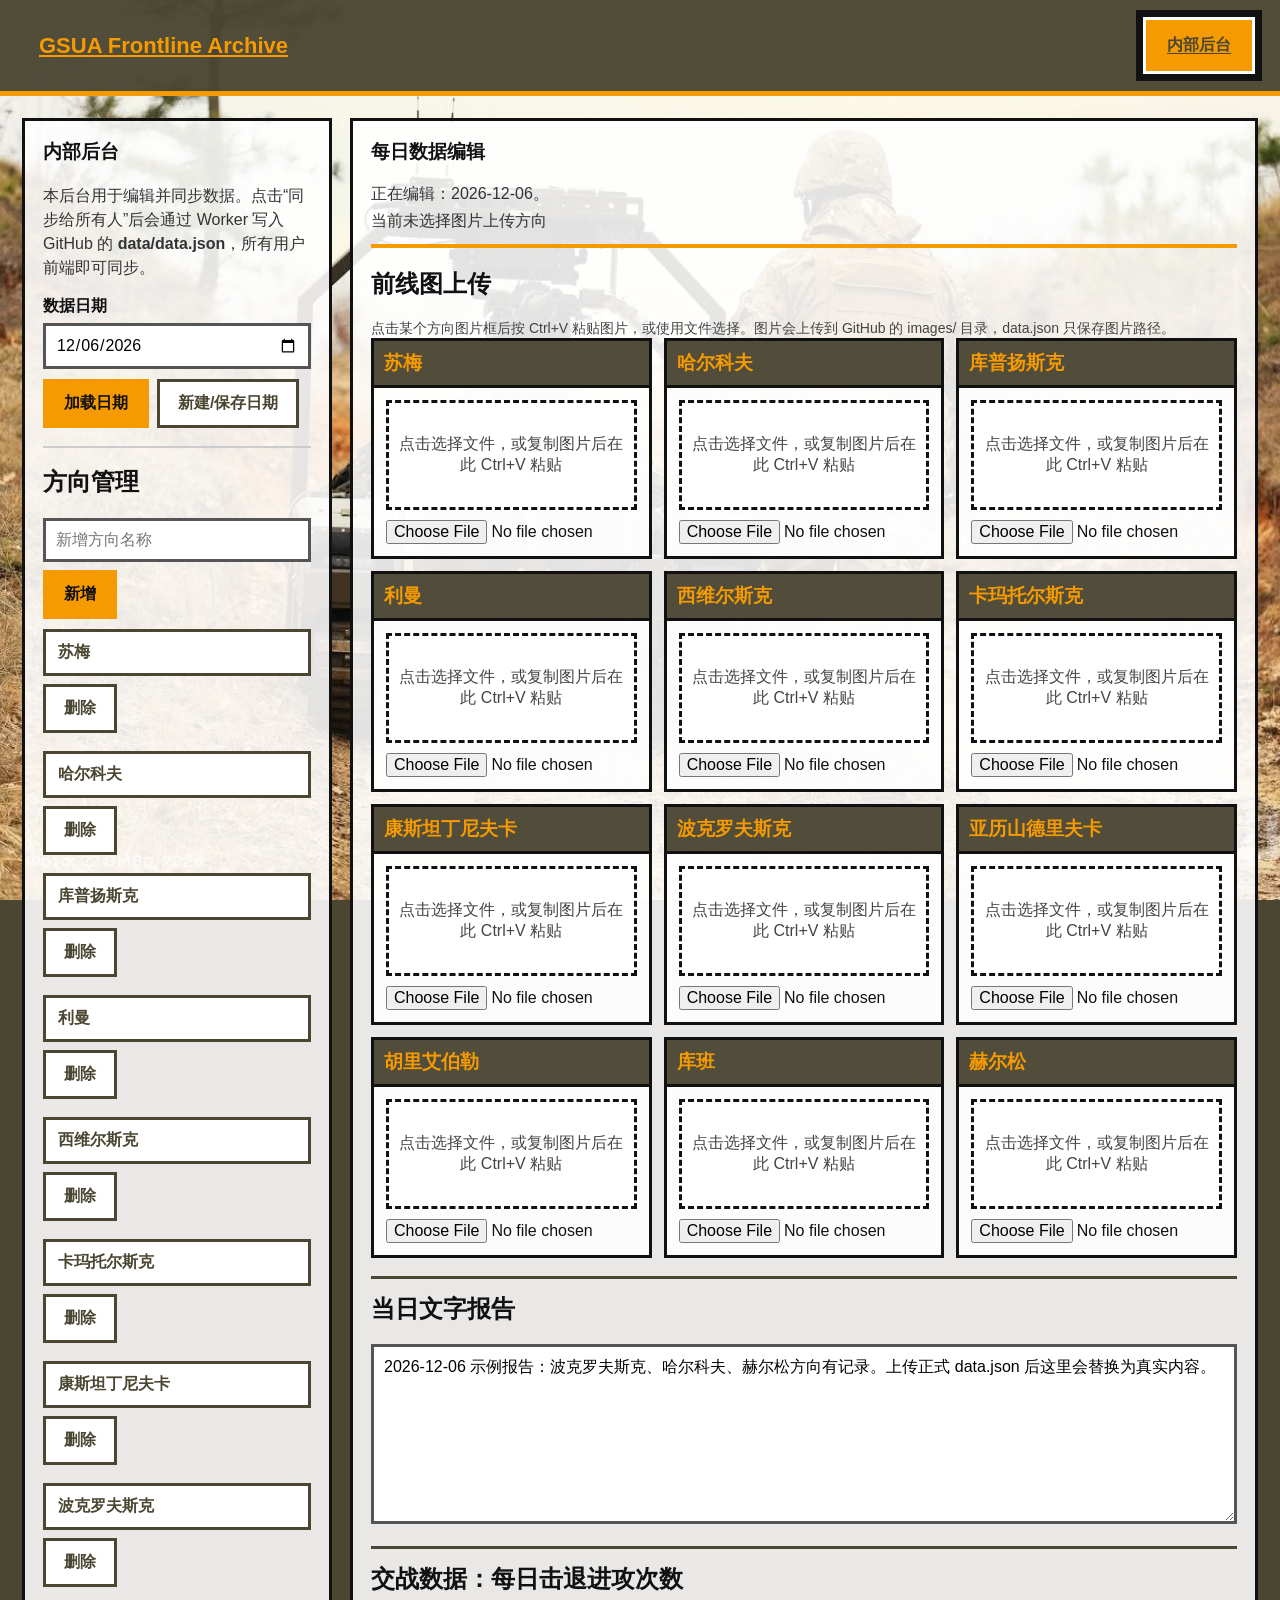
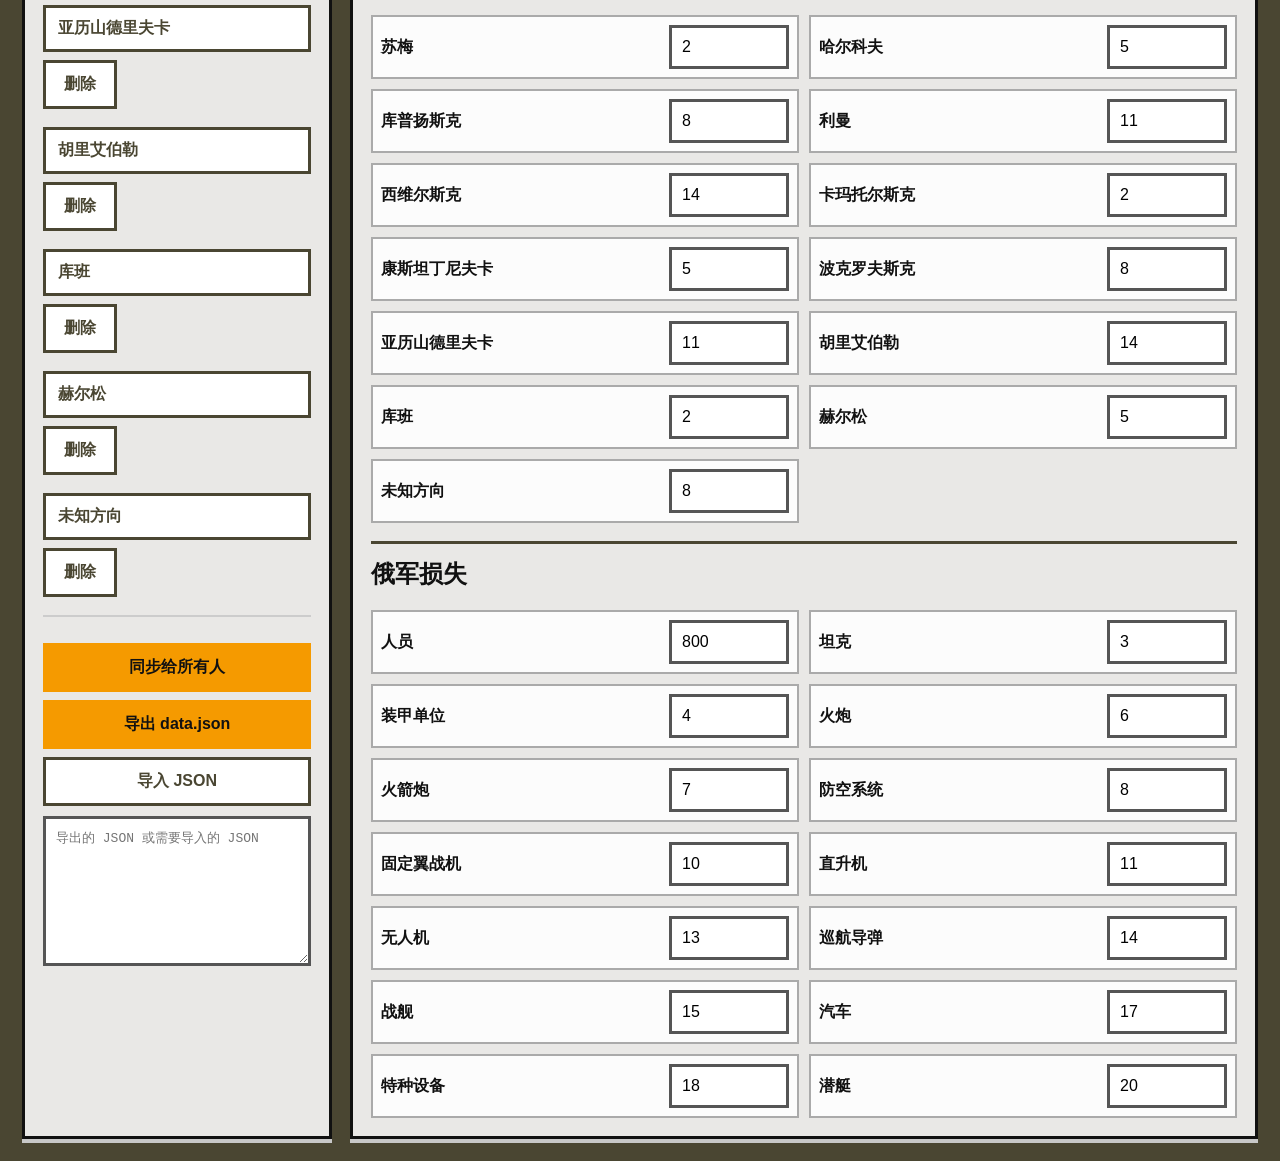
==== commit 72fe3254: "Update admin-internal-9f3k2x.html" ====
--- a/admin-internal-9f3k2x.html
+++ b/admin-internal-9f3k2x.html
@@ -52,6 +52,9 @@
           <div>
             <h1>每日数据编辑</h1>
             <p id="adminStatus">请选择或新建一个日期。</p>
+            <p id="pasteTargetStatus" class="paste-target-status">
+              当前未选择图片上传方向
+            </p>
           </div>
         </div>
 
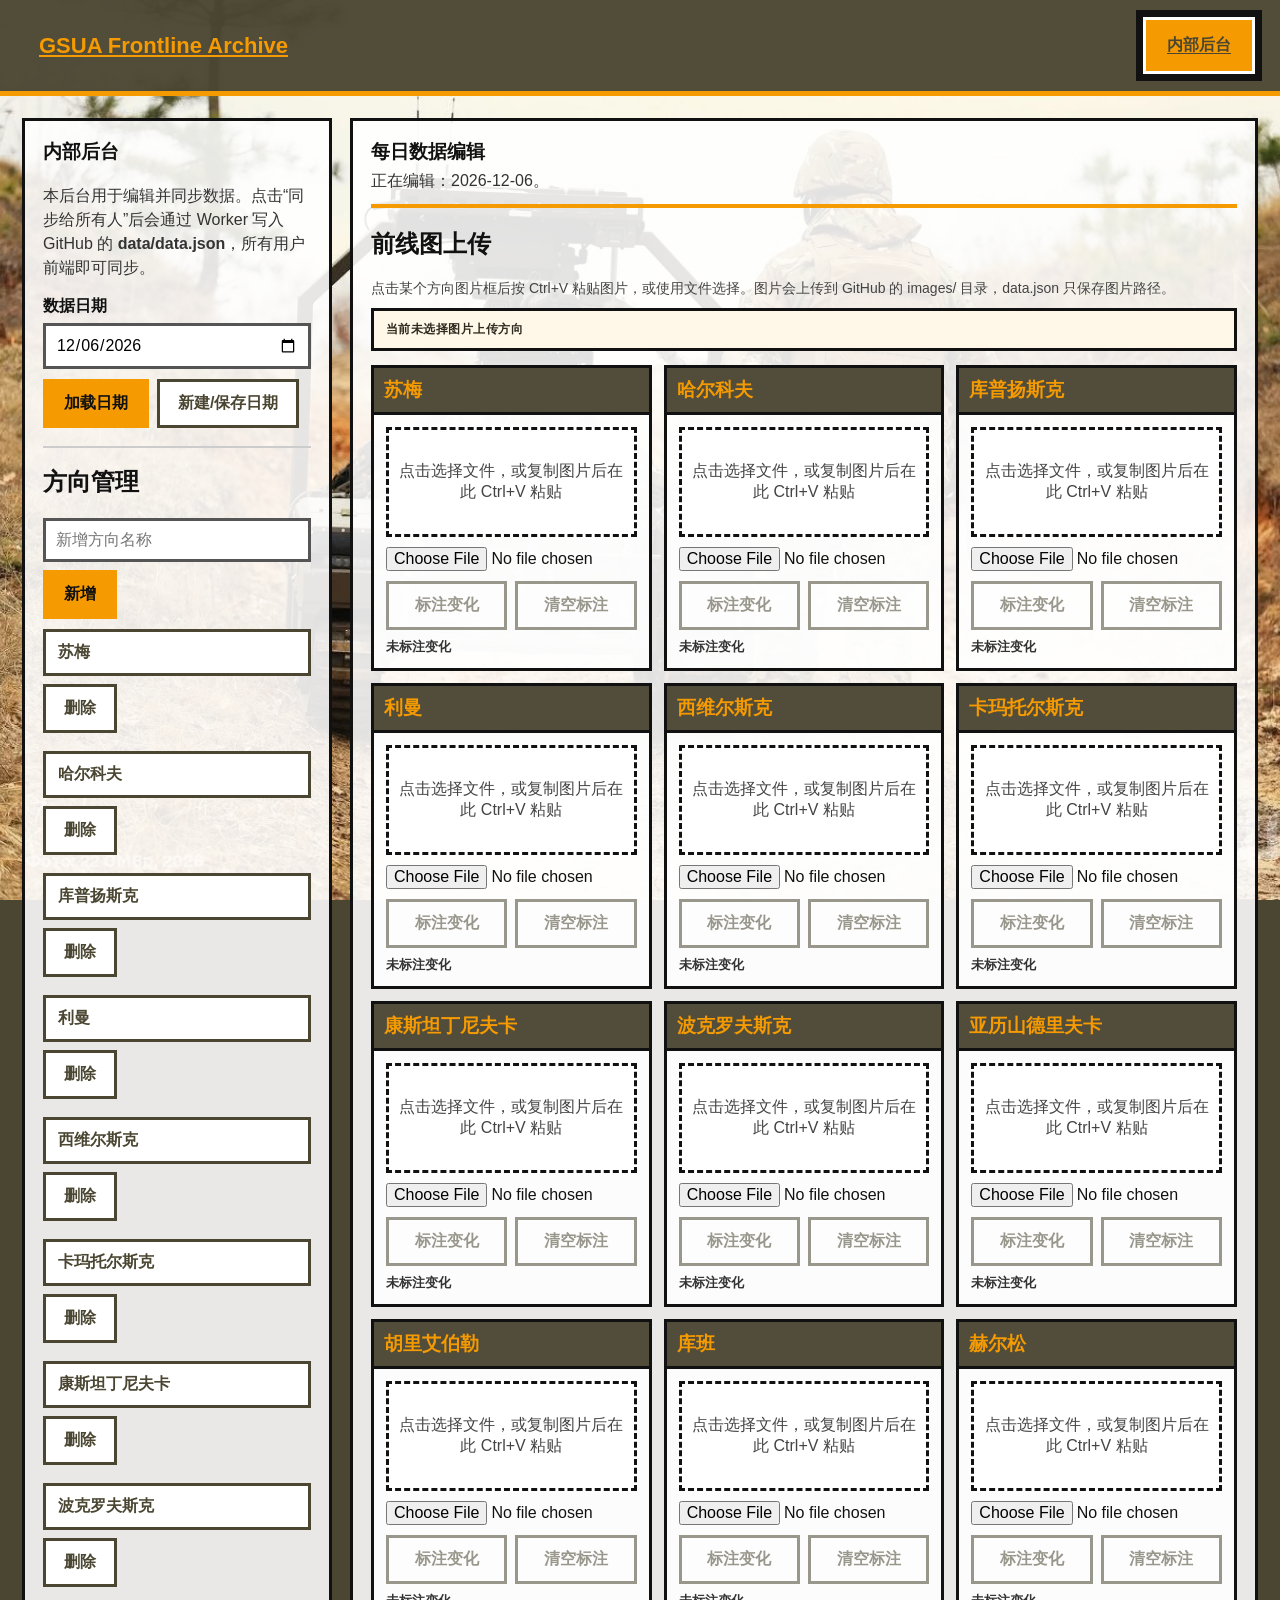
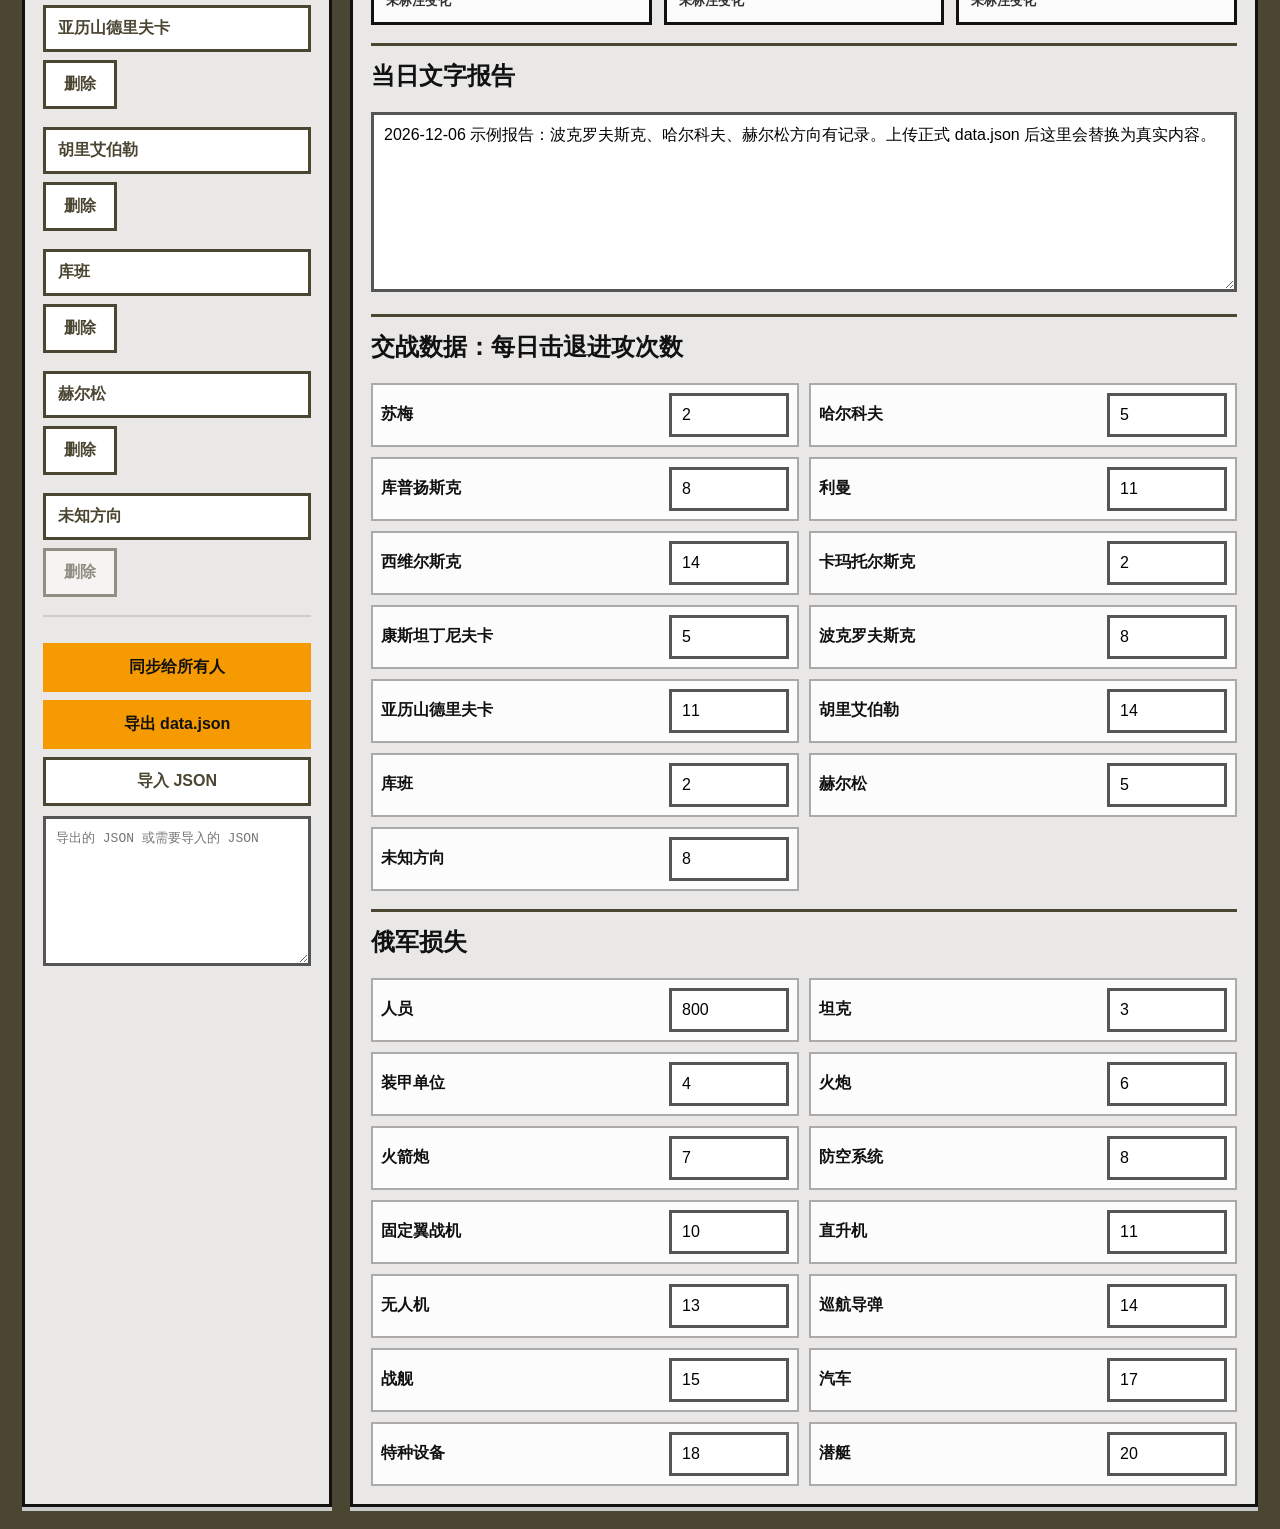
==== commit f08d789f: "Add files via upload" ====
--- a/admin-internal-9f3k2x.html
+++ b/admin-internal-9f3k2x.html
@@ -52,16 +52,18 @@
           <div>
             <h1>每日数据编辑</h1>
             <p id="adminStatus">请选择或新建一个日期。</p>
-            <p id="pasteTargetStatus" class="paste-target-status">
-              当前未选择图片上传方向
-            </p>
           </div>
         </div>
 
         <section class="admin-section">
           <h2>前线图上传</h2>
           <p class="hint-line">点击某个方向图片框后按 Ctrl+V 粘贴图片，或使用文件选择。图片会上传到 GitHub 的 images/ 目录，data.json 只保存图片路径。</p>
+          <div class="upload-status-panel" aria-live="polite">
+            <p id="pasteTargetStatus" class="paste-target-status">当前未选择图片上传方向</p>
+            <p id="uploadProgressStatus" class="upload-progress-status hidden"></p>
+          </div>
           <section class="upload-grid" id="uploadGrid"></section>
+          <div id="floatingUploadStatus" class="floating-upload-status hidden" aria-live="polite"></div>
         </section>
 
         <section class="admin-section report-panel">
--- a/styles.css
+++ b/styles.css
@@ -1437,3 +1437,287 @@
     grid-template-columns: 1fr;
   }
 }
+
+.paste-target-status {
+  margin-top: 6px;
+  font-size: 12px;
+  font-weight: bold;
+  color: #2f2a1f;
+  text-transform: uppercase;
+  letter-spacing: 0.04em;
+}
+
+.paste-zone.paste-active {
+  outline: 4px solid #3d3728;
+  outline-offset: -4px;
+}
+
+
+/* ===== overlay date controls + calendar fix ===== */
+
+/* In detail mode, hide only the top date band; calendar is moved into image overlay by JS */
+#tab-frontline.is-detail-mode > .control-band {
+  display: none;
+}
+
+.image-frame.large {
+  position: relative;
+}
+
+.detail-date-overlay {
+  position: absolute;
+  left: 14px;
+  right: 14px;
+  bottom: 14px;
+  z-index: 5;
+  border: 3px solid #111;
+  background: rgba(255, 255, 255, 0.88);
+  padding: 12px;
+  box-shadow: 0 4px 0 rgba(0,0,0,.35);
+}
+
+.detail-date-control {
+  align-items: stretch;
+}
+
+.detail-date-overlay .calendar-popover {
+  margin-top: 12px;
+  max-width: 430px;
+  background: rgba(255,255,255,.96) !important;
+}
+
+/* Frontline overview card title underline only on hover/focus/selected */
+.preview-card-title {
+  text-decoration: none !important;
+}
+
+.preview-card button:hover .preview-card-title,
+.preview-card button:focus .preview-card-title,
+.preview-card button.is-selected .preview-card-title {
+  text-decoration: underline !important;
+  text-decoration-color: #f59a00 !important;
+  text-underline-offset: 3px;
+}
+
+/* Put chart return buttons in same title-row position as frontline return button */
+.panel-title-row > .plain-link-btn {
+  align-self: start;
+  white-space: nowrap;
+}
+
+.chart-toolbar {
+  margin-top: 10px;
+}
+
+.panel-title-row h1 {
+  margin-bottom: 0;
+}
+
+@media (max-width: 760px) {
+  .detail-date-overlay {
+    position: static;
+    margin-top: 12px;
+  }
+}
+
+/* ===== admin upload instant preview + visible progress status ===== */
+.upload-status-panel {
+  margin: 10px 0 14px;
+  border: 3px solid #111;
+  background: #fff8e8;
+  padding: 10px 12px;
+}
+
+.paste-target-status,
+.upload-progress-status {
+  margin: 0;
+  font-weight: 700;
+  color: #2f2a1f;
+}
+
+.upload-progress-status {
+  margin-top: 6px;
+  padding-top: 6px;
+  border-top: 2px solid rgba(0,0,0,.18);
+}
+
+.upload-progress-status[data-kind="working"],
+.floating-upload-status[data-kind="working"] {
+  background: #fff1c7;
+}
+
+.upload-progress-status[data-kind="success"],
+.floating-upload-status[data-kind="success"] {
+  background: #e7ffe7;
+}
+
+.upload-progress-status[data-kind="error"],
+.floating-upload-status[data-kind="error"] {
+  background: #ffe6e6;
+}
+
+.paste-zone {
+  position: relative;
+  overflow: hidden;
+}
+
+.paste-zone.is-uploading {
+  cursor: wait;
+  opacity: 0.92;
+}
+
+.upload-badge {
+  position: absolute;
+  left: 8px;
+  right: 8px;
+  bottom: 8px;
+  border: 2px solid #111;
+  background: rgba(255, 241, 199, 0.96);
+  color: #111;
+  padding: 6px 8px;
+  font-size: 13px;
+  font-weight: 700;
+  text-align: center;
+}
+
+.upload-badge.success {
+  background: rgba(231, 255, 231, 0.96);
+}
+
+.floating-upload-status {
+  position: fixed;
+  right: 18px;
+  bottom: 18px;
+  z-index: 9999;
+  max-width: min(520px, calc(100vw - 36px));
+  border: 3px solid #111;
+  box-shadow: 0 4px 0 rgba(0,0,0,.28);
+  background: #fff8e8;
+  color: #111;
+  padding: 12px 14px;
+  font-weight: 700;
+}
+
+/* v7 change annotation overlay */
+.detail-action-row {
+  display: flex;
+  gap: 10px;
+  flex-wrap: wrap;
+  justify-content: flex-end;
+}
+
+.change-overlay,
+.change-draw-layer {
+  position: absolute;
+  inset: 0;
+  pointer-events: none;
+  z-index: 4;
+}
+
+.change-box {
+  position: absolute;
+  border: 4px solid #ff1f1f;
+  background: rgba(255, 31, 31, 0.08);
+  box-shadow: 0 0 0 2px #fff, 0 0 18px rgba(255, 31, 31, 0.75);
+  animation: changePulse 1.1s ease-in-out infinite alternate;
+}
+
+.change-box span {
+  position: absolute;
+  left: -4px;
+  top: -28px;
+  min-width: 26px;
+  height: 24px;
+  display: grid;
+  place-items: center;
+  background: #ff1f1f;
+  color: #fff;
+  border: 2px solid #fff;
+  font-weight: 800;
+  font-size: 13px;
+}
+
+@keyframes changePulse {
+  from { opacity: .72; }
+  to { opacity: 1; }
+}
+
+.change-admin-tools {
+  display: grid;
+  grid-template-columns: 1fr 1fr;
+  gap: 8px;
+  margin-top: 10px;
+}
+
+.change-count {
+  grid-column: 1 / -1;
+  font-size: 13px;
+  font-weight: 700;
+  color: #333;
+}
+
+.change-modal {
+  position: fixed;
+  inset: 0;
+  z-index: 9999;
+  background: rgba(0,0,0,.72);
+  padding: 22px;
+  display: grid;
+  place-items: center;
+}
+
+.change-modal-card {
+  width: min(1180px, 96vw);
+  max-height: 94vh;
+  display: grid;
+  grid-template-rows: auto minmax(260px, 1fr) auto;
+  gap: 12px;
+  background: #fff;
+  border: 4px solid #111;
+  box-shadow: 0 8px 0 #f59a00;
+  padding: 14px;
+}
+
+.change-modal-head,
+.change-modal-actions {
+  display: flex;
+  justify-content: space-between;
+  align-items: center;
+  gap: 12px;
+  flex-wrap: wrap;
+}
+
+.change-modal-head p {
+  margin: 4px 0 0;
+  color: #333;
+}
+
+.change-canvas-wrap {
+  position: relative;
+  min-height: 420px;
+  max-height: 70vh;
+  background: #e7e7e7;
+  border: 3px solid #111;
+  overflow: hidden;
+  touch-action: none;
+  cursor: crosshair;
+}
+
+.change-canvas-wrap img {
+  width: 100%;
+  height: 100%;
+  max-height: 70vh;
+  object-fit: contain;
+  display: block;
+  user-select: none;
+  pointer-events: none;
+}
+
+.admin-change-box {
+  border-color: #ff1f1f;
+}
+
+button:disabled {
+  opacity: .55;
+  cursor: not-allowed;
+}
